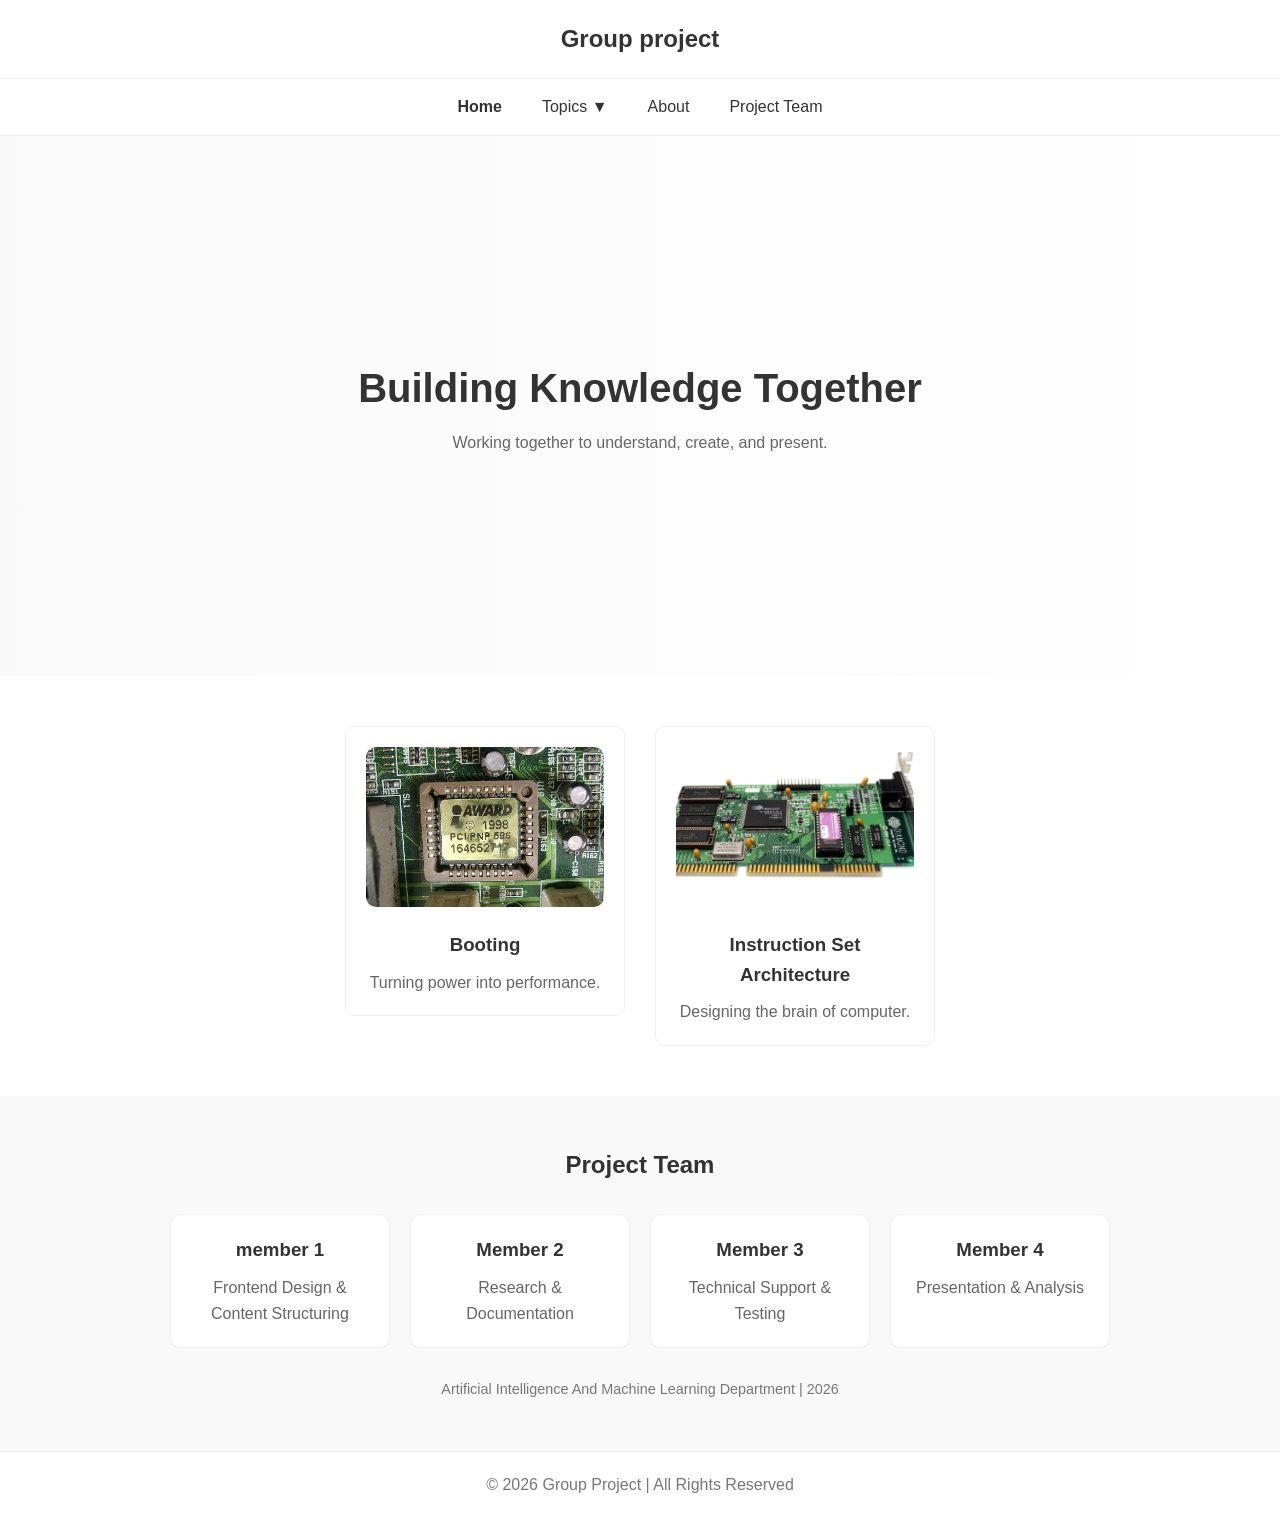
==== index.html @ 1534955f "Added website files" ====
<!DOCTYPE html>
<html>
<head>
    <link rel="stylesheet" href="index.css">
    <script src="index.js" defer></script>
    <title>Group project</title>
</head>

<body>
<header>
    Group project
</header>

<nav>
    <ul class="menu">
        <li><a href="index.html" class="active">Home</a></li>

        <li class="dropdown">
            <a href="#">Topics ▼</a>
            <ul class="dropdown-content">
                <li><a href="#booting">Booting Process</a></li>
                <li><a href="#isa">Instruction Set Architecture</a></li>
            </ul>
        </li>

        <li><a href="about.html">About</a></li>
        <li><a href="#team">Project Team</a></li>
    </ul>
</nav>
<section class="hero">
    <div class="hero-content">
        <h1>Building Knowledge Together</h1>
        <p>Working together to understand, create, and present.</p>
    </div>
</section>

<section class="courses">
    <a href="booting.html" class="card-link">
    <div class="card">
        <img id="booting" src="Booting.jpg" alt="Booting">
        <h3>Booting</h3>
        <p>Turning power into performance.</p>
    </div>
    </a>
    <a href="isa.html" class="card-link">
    <div class="card">
        <img id="isa"src="isa.jpg" alt="Instruction Set Architecture">
        <h3 >Instruction Set Architecture</h3>
        <p>Designing the brain of computer.</p>
    </div>
    </a>
</section>
<section id="team" class="team">
    <h2>Project Team</h2>

    <div class="team-container">
        <div class="member">
            <h3>member 1</h3>
            <p>Frontend Design & Content Structuring</p>
        </div>

        <div class="member">
            <h3>Member 2</h3>
            <p>Research & Documentation</p>
        </div>

        <div class="member">
            <h3>Member 3</h3>
            <p>Technical Support & Testing</p>
        </div>
         <div class="member">
            <h3>Member 4</h3>
            <p>Presentation & Analysis</p>
        </div>
    </div>

    <p class="academic-info">
        Artificial Intelligence And Machine Learning  Department | 2026
    </p>
</section>
<footer>
    © 2026 Group Project | All Rights Reserved
</footer>

</body>
</html>
---- index.css ----
/* RESET */
* {
    margin: 0;
    padding: 0;
    box-sizing: border-box;
}

/* BODY */
body {
    font-family: 'Segoe UI', Tahoma, Geneva, Verdana, sans-serif;
    background-color: #ffffff;
    color: #333;
    line-height: 1.6;
}
/* HEADER */
header {
    background: #fff;
    padding: 20px;
    text-align: center;
    font-size: 1.5rem;
    font-weight: bold;
    border-bottom: 1px solid #eee;
}

/* NAVBAR */
nav {
    background: #fff;
    border-bottom: 1px solid #eee;
}

.menu {
    display: flex;
    justify-content: center;
    list-style: none;
}

.menu li {
    position: relative;
}

.menu a {
    display: block;
    padding: 15px 20px;
    text-decoration: none;
    color: #333;
    transition: 0.3s;
}

.menu a:hover {
    color: #007BFF;
}
.active {
    color: #007BFF;
    font-weight: bold;
}
/* DROPDOWN */
.dropdown-content {
    display: none;
    position: absolute;
    background: #fff;
    top: 50px;
    left: 0;
    min-width: 200px;
    border: 1px solid #eee;
    box-shadow: 0 4px 10px rgba(0,0,0,0.05);
}

.dropdown-content li {
    list-style: none;
}

.dropdown-content a {
    padding: 10px;
}

.dropdown:hover .dropdown-content {
    display: block;
}

/* HERO SECTION */
.hero {
    height: 60vh;
    background: linear-gradient(to right, #f9f9f9, #ffffff);
    display: flex;
    justify-content: center;
    align-items: center;
    text-align: center;
}

.hero h1 {
    font-size: 2.5rem;
}

.hero p {
    margin-top: 10px;
    color: #666;
}

/* COURSES / CARDS */
.courses {
    display: flex;
    justify-content: center;
    gap: 30px;
    padding: 50px 20px;
    flex-wrap: wrap;
}

.card-link {
    text-decoration: none;
    color: inherit;
}

.card {
    background: #fff;
    border: 1px solid #eee;
    border-radius: 10px;
    width: 280px;
    padding: 20px;
    text-align: center;
    transition: 0.3s;
}

.card img {
    width: 100%;
    border-radius: 10px;
    height: 160px;
    object-fit: cover;
}

.card h3 {
    margin: 15px 0 10px;
}

.card p {
    color: #666;
}

.card:hover {
    transform: translateY(-8px);
    box-shadow: 0 8px 20px rgba(0,0,0,0.08);
}

/* TEAM SECTION */
.team {
    background: #f9f9f9;
    padding: 50px 20px;
    text-align: center;
}

.team h2 {
    margin-bottom: 30px;
}

.team-container {
    display: flex;
    justify-content: center;
    gap: 20px;
    flex-wrap: wrap;
}

.member {
    background: #fff;
    padding: 20px;
    border-radius: 10px;
    width: 220px;
    border: 1px solid #eee;
}

.member h3 {
    margin-bottom: 10px;
}

.member p {
    color: #666;
}

/* ACADEMIC INFO */
.academic-info {
    margin-top: 30px;
    color: #777;
    font-size: 0.9rem;
}

/* FOOTER */
footer {
    text-align: center;
    padding: 20px;
    background: #fff;
    border-top: 1px solid #eee;
    color: #777;
}
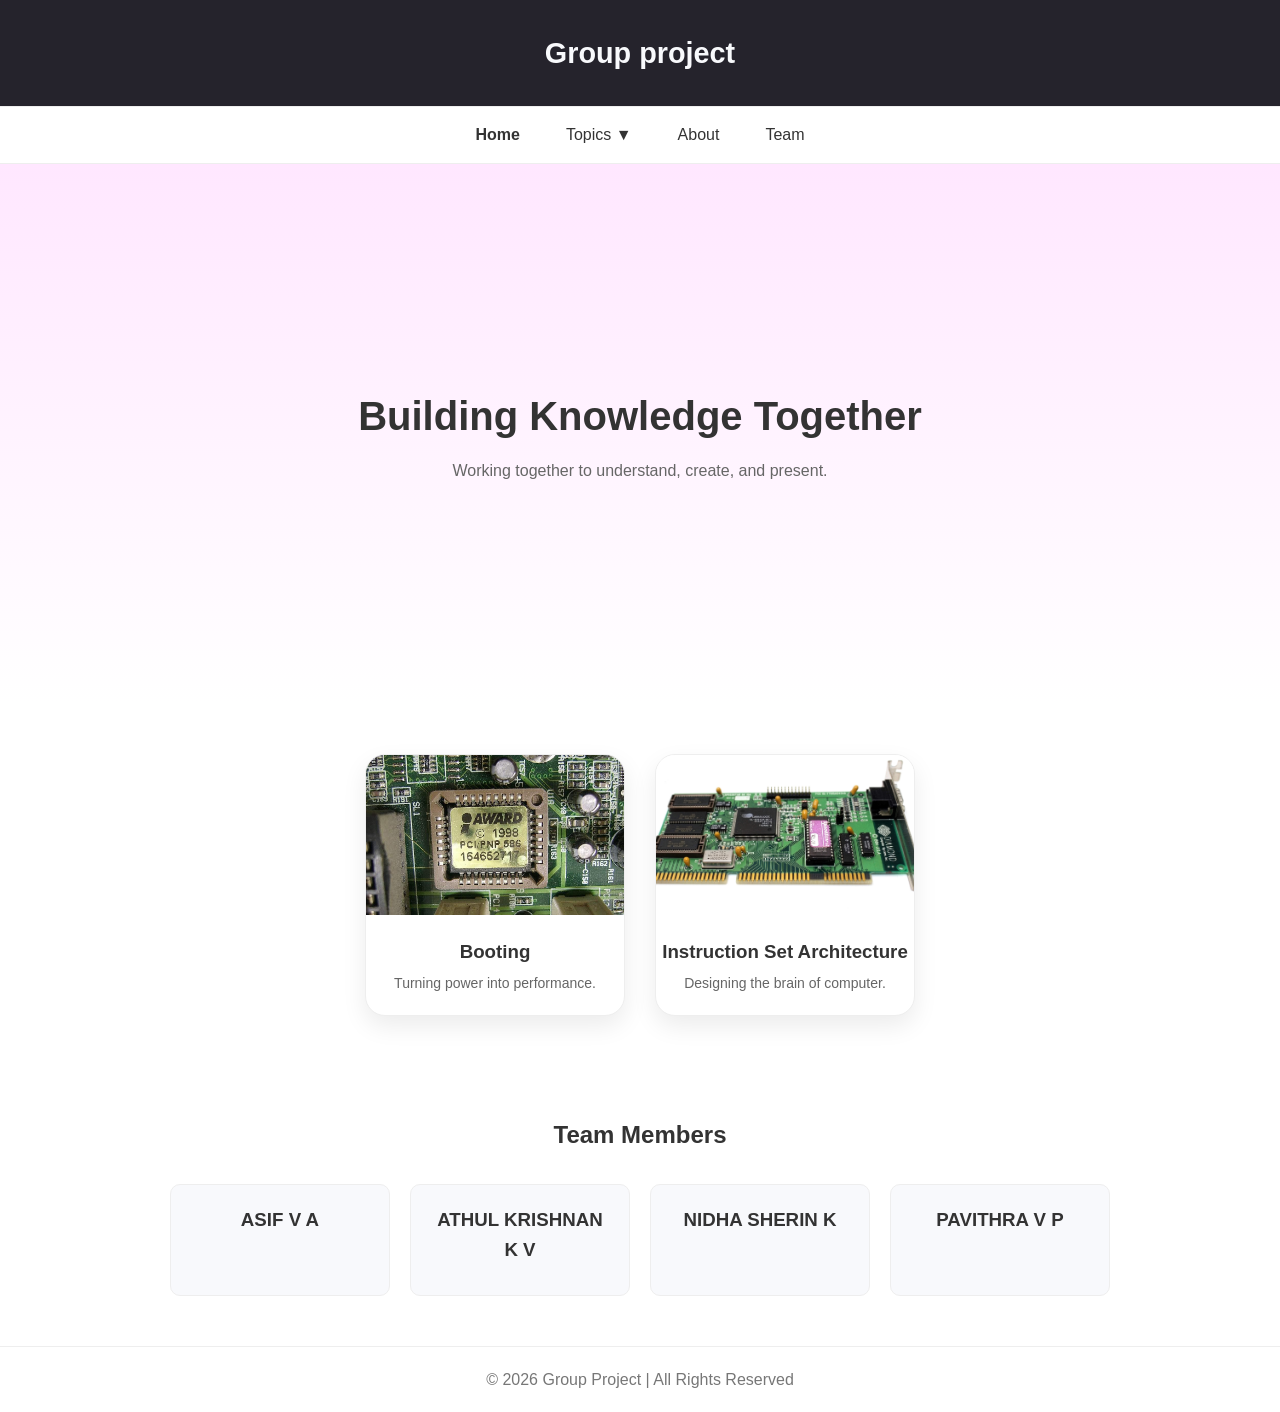
==== commit ca43b8be: "Update index.html" ====
--- a/index.html
+++ b/index.html
@@ -1,6 +1,7 @@
 <!DOCTYPE html>
 <html>
 <head>
+    <meta name="viewport" content="width=device-width, initial-scale=1.0">
     <link rel="stylesheet" href="index.css">
     <script src="index.js" defer></script>
     <title>Group project</title>
@@ -24,7 +25,7 @@
         </li>
 
         <li><a href="about.html">About</a></li>
-        <li><a href="#team">Project Team</a></li>
+        <li><a href="#team">Team</a></li>
     </ul>
 </nav>
 <section class="hero">
@@ -51,36 +52,27 @@
     </a>
 </section>
 <section id="team" class="team">
-    <h2>Project Team</h2>
+    <h2>Team Members</h2>
 
     <div class="team-container">
         <div class="member">
-            <h3>member 1</h3>
-            <p>Frontend Design & Content Structuring</p>
+            <h3>ASIF V A</h3>
         </div>
 
         <div class="member">
-            <h3>Member 2</h3>
-            <p>Research & Documentation</p>
+            <h3>ATHUL KRISHNAN K V</h3>
         </div>
 
         <div class="member">
-            <h3>Member 3</h3>
-            <p>Technical Support & Testing</p>
+            <h3>NIDHA SHERIN K</h3>
         </div>
          <div class="member">
-            <h3>Member 4</h3>
-            <p>Presentation & Analysis</p>
+            <h3>PAVITHRA V P</h3>
         </div>
-    </div>
-
-    <p class="academic-info">
-        Artificial Intelligence And Machine Learning  Department | 2026
-    </p>
 </section>
 <footer>
     © 2026 Group Project | All Rights Reserved
 </footer>
 
 </body>
-</html>+</html>
--- a/index.css
+++ b/index.css
@@ -14,10 +14,11 @@
 }
 /* HEADER */
 header {
-    background: #fff;
-    padding: 20px;
-    text-align: center;
-    font-size: 1.5rem;
+    background: rgb(37, 35, 44);
+    color: #f8f9fc;
+    text-align: center;
+    padding: 30px;
+    font-size: 1.8rem;
     font-weight: bold;
     border-bottom: 1px solid #eee;
 }
@@ -40,25 +41,30 @@
 
 .menu a {
     display: block;
-    padding: 15px 20px;
+    padding: 10px 18px;
+    margin: 5px;
     text-decoration: none;
     color: #333;
     transition: 0.3s;
+    position: relative;
 }
 
 .menu a:hover {
-    color: #007BFF;
+    background: #f3e7ff;
+    border-radius: 8px;
+    color: #8e2de2;
 }
 .active {
-    color: #007BFF;
+    color: #8e2de2;
     font-weight: bold;
 }
+
 /* DROPDOWN */
 .dropdown-content {
     display: none;
     position: absolute;
     background: #fff;
-    top: 50px;
+    top: 100%;
     left: 0;
     min-width: 200px;
     border: 1px solid #eee;
@@ -80,7 +86,7 @@
 /* HERO SECTION */
 .hero {
     height: 60vh;
-    background: linear-gradient(to right, #f9f9f9, #ffffff);
+    background: linear-gradient(to bottom, #ffe7ff, #ffffff);
     display: flex;
     justify-content: center;
     align-items: center;
@@ -96,53 +102,78 @@
     color: #666;
 }
 
-/* COURSES / CARDS */
+/* ---------- CARDS SECTION ---------- */
 .courses {
     display: flex;
     justify-content: center;
     gap: 30px;
     padding: 50px 20px;
     flex-wrap: wrap;
-}
-
+    background: #ffffff;
+}
 .card-link {
     text-decoration: none;
     color: inherit;
 }
-
 .card {
-    background: #fff;
+    background: #ffffff;
+    border-radius: 20px;
     border: 1px solid #eee;
-    border-radius: 10px;
-    width: 280px;
-    padding: 20px;
-    text-align: center;
-    transition: 0.3s;
-}
-
+    overflow: hidden;
+    width: 260px;
+    text-align: center;
+    box-shadow: 0 10px 25px rgba(0,0,0,0.08);
+    transition: all 0.4s ease;
+    position: relative;
+}
+
+/* IMAGE */
 .card img {
     width: 100%;
-    border-radius: 10px;
     height: 160px;
     object-fit: cover;
 }
 
+/* TEXT */
 .card h3 {
-    margin: 15px 0 10px;
+    margin: 15px 0 5px;
 }
 
 .card p {
+    padding: 0 15px 20px;
+    font-size: 14px;
     color: #666;
 }
 
 .card:hover {
-    transform: translateY(-8px);
-    box-shadow: 0 8px 20px rgba(0,0,0,0.08);
+    transform: translateY(-10px) scale(1.02);
+    box-shadow: 
+        -8px -8px 20px rgba(142, 45, 226, 0.18),
+         8px 8px 20px rgba(255, 110, 196, 0.18);
+}
+.card::before {
+    content: "";
+    position: absolute;
+    inset: 0;
+    border-radius: 20px;
+    padding: 2px;
+    background: linear-gradient(135deg, #8e2de2, #ff6ec4);
+    -webkit-mask: 
+        linear-gradient(#fff 0 0) content-box, 
+        linear-gradient(#fff 0 0);
+    -webkit-mask-composite: xor;
+    mask-composite: exclude;
+    opacity: 0;
+    transition: 0.4s;
+}
+
+.card:hover::before {
+    opacity: 1;
 }
 
 /* TEAM SECTION */
 .team {
-    background: #f9f9f9;
+    background: #fff;
     padding: 50px 20px;
     text-align: center;
 }
@@ -159,13 +190,15 @@
 }
 
 .member {
-    background: #fff;
+    background: #f8f9fc;
     padding: 20px;
     border-radius: 10px;
     width: 220px;
     border: 1px solid #eee;
-}
-
+    position: relative; 
+    overflow: hidden; 
+    transition: all 0.4s ease;
+}
 .member h3 {
     margin-bottom: 10px;
 }
@@ -173,6 +206,32 @@
 .member p {
     color: #666;
 }
+.member:hover {
+    transform: translateY(-10px) scale(1.02);
+    box-shadow: 
+        -8px -8px 20px rgba(142, 45, 226, 0.18),
+         8px 8px 20px rgba(255, 110, 196, 0.18);
+}
+.member::before {
+    content: "";
+    position: absolute;
+    inset: 0;
+    border-radius: 10px;
+    padding: 2px;
+    background: linear-gradient(135deg, #8e2de2, #ff6ec4);
+    -webkit-mask: 
+        linear-gradient(#fff 0 0) content-box, 
+        linear-gradient(#fff 0 0);
+    -webkit-mask-composite: xor;
+    mask-composite: exclude;
+    opacity: 0;
+    transition: 0.4s;
+}
+
+.member:hover::before {
+    opacity: 1;
+}
+
 
 /* ACADEMIC INFO */
 .academic-info {
@@ -188,4 +247,4 @@
     background: #fff;
     border-top: 1px solid #eee;
     color: #777;
-}+}
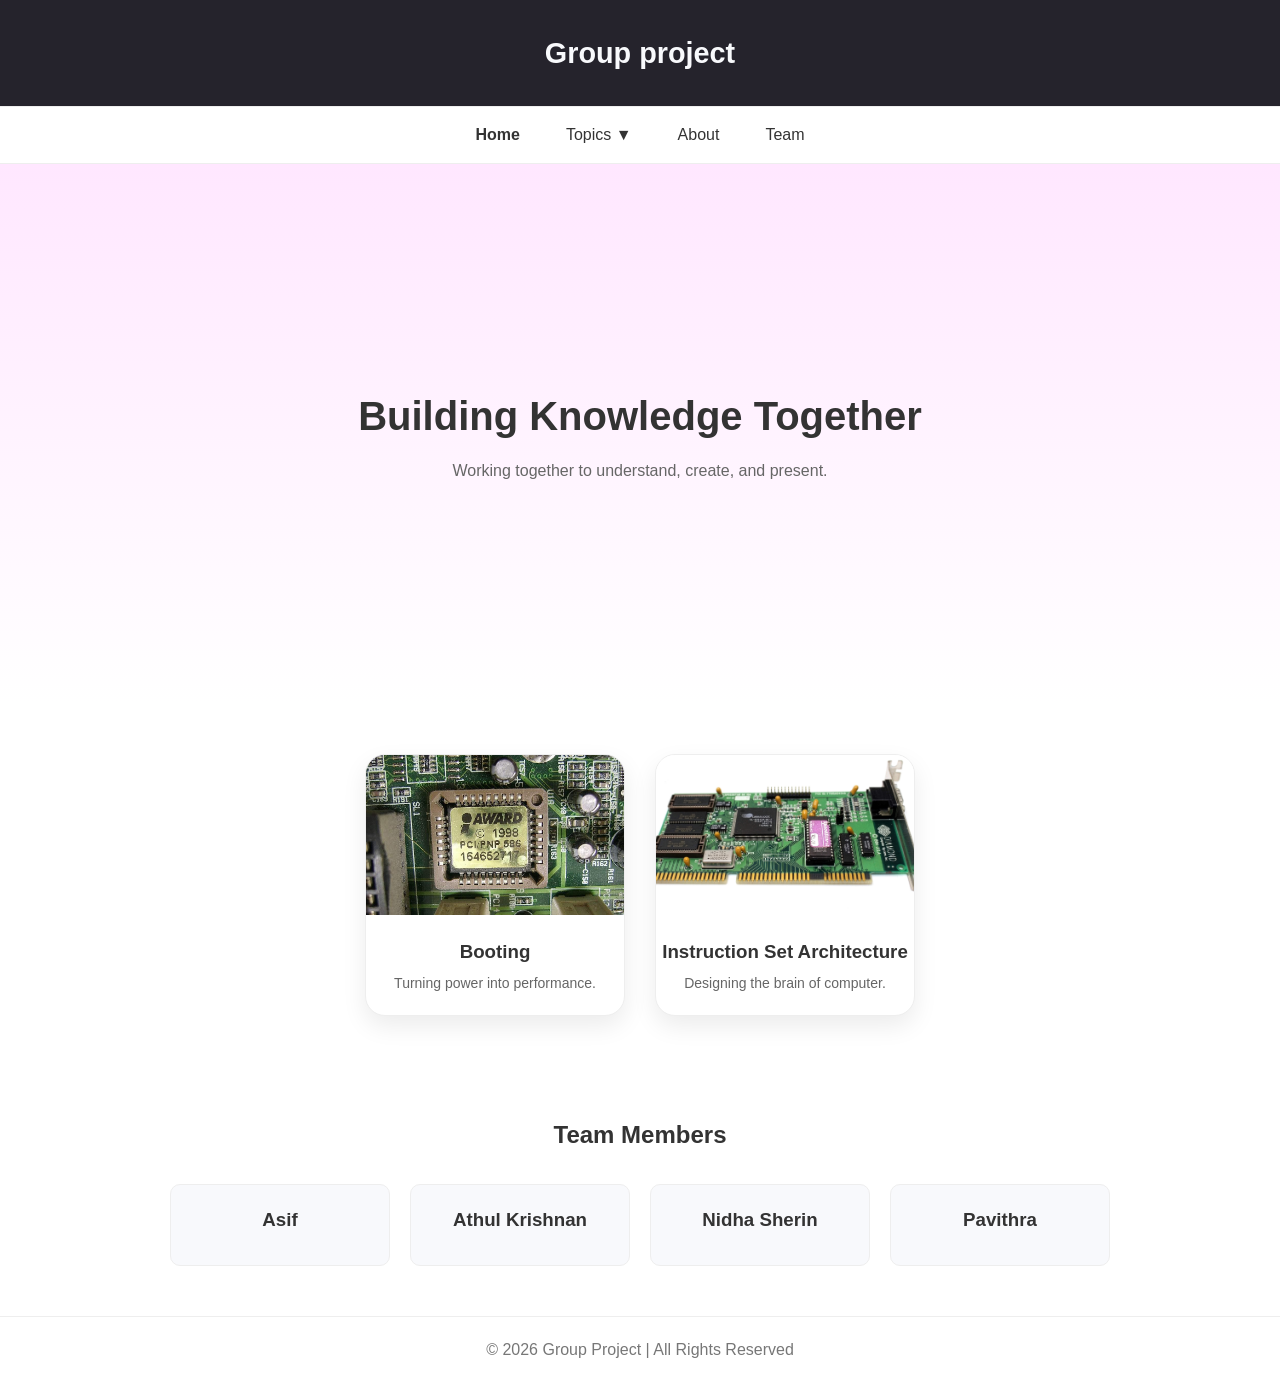
==== commit a6047b10: "Update index.html" ====
--- a/index.html
+++ b/index.html
@@ -56,18 +56,18 @@
 
     <div class="team-container">
         <div class="member">
-            <h3>ASIF V A</h3>
+            <h3>Asif</h3>
         </div>
 
         <div class="member">
-            <h3>ATHUL KRISHNAN K V</h3>
+            <h3>Athul Krishnan</h3>
         </div>
 
         <div class="member">
-            <h3>NIDHA SHERIN K</h3>
+            <h3>Nidha Sherin</h3>
         </div>
          <div class="member">
-            <h3>PAVITHRA V P</h3>
+            <h3>Pavithra</h3>
         </div>
 </section>
 <footer>
